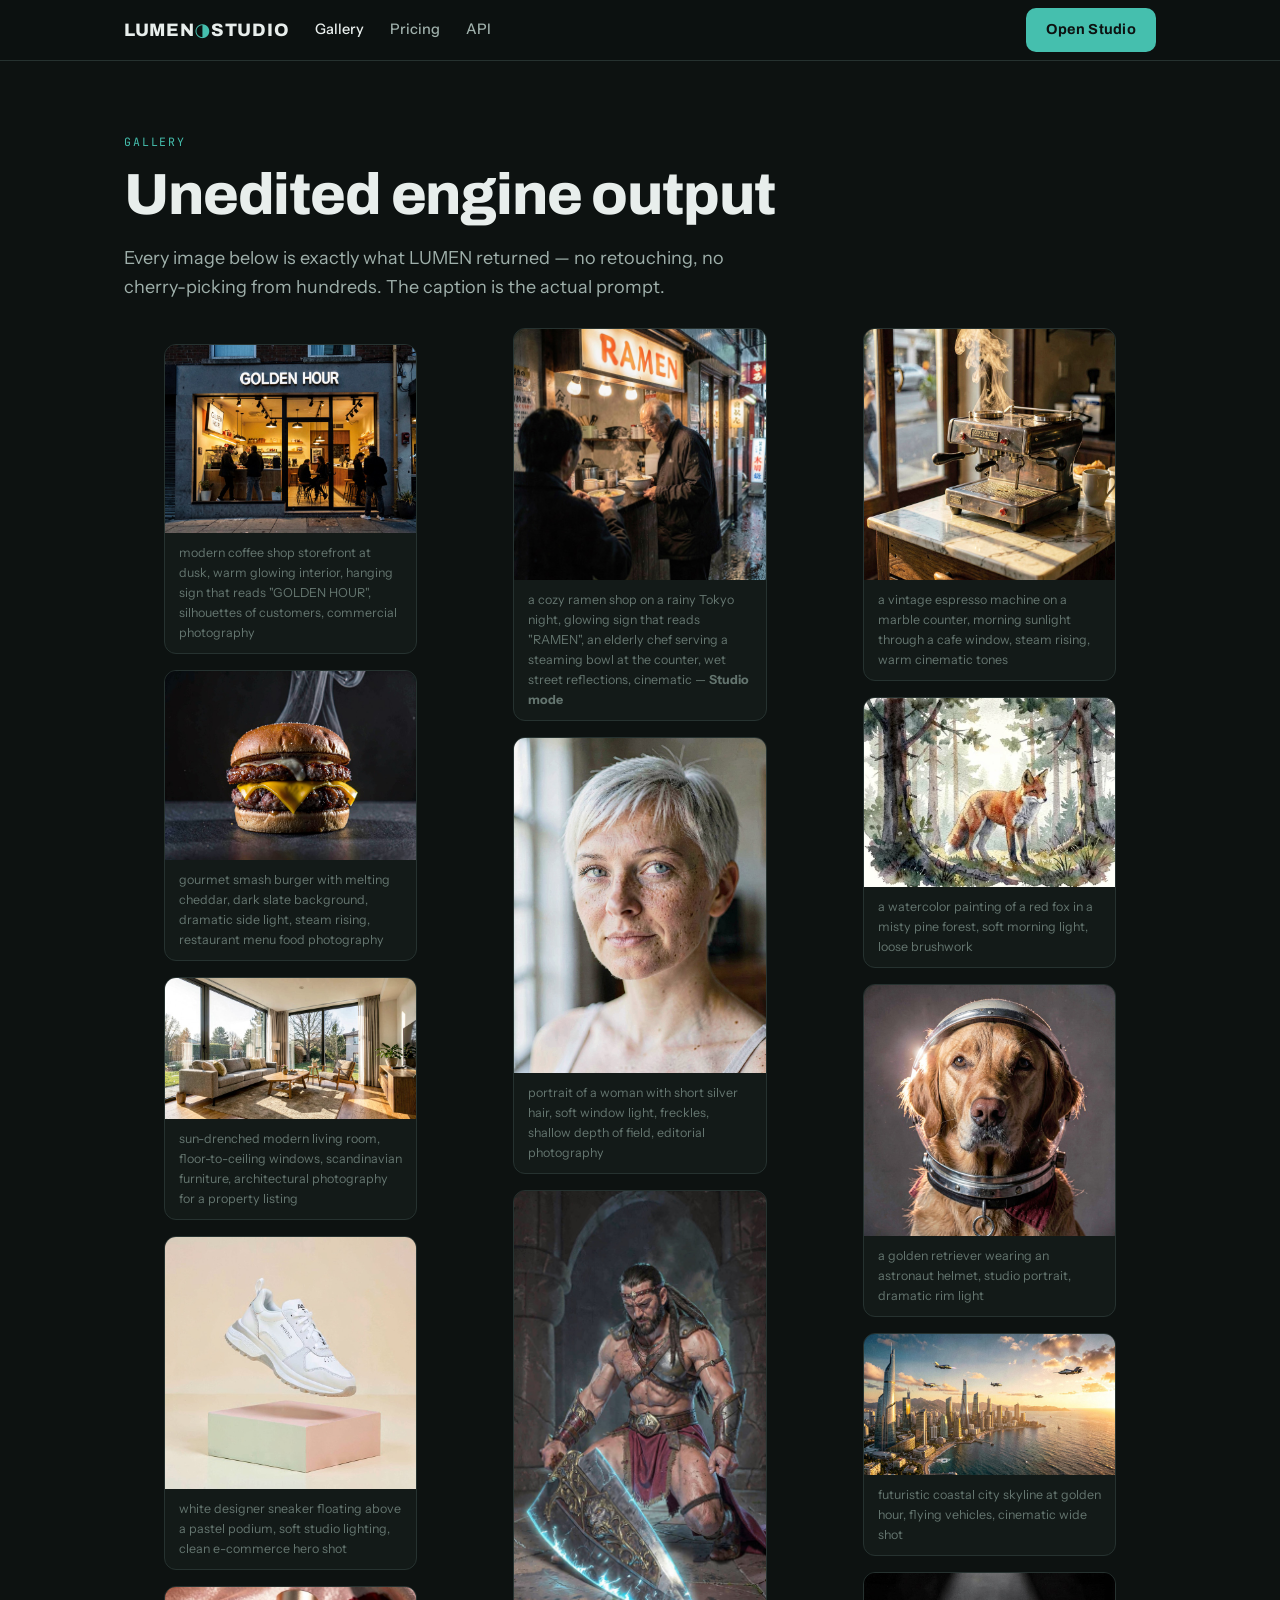
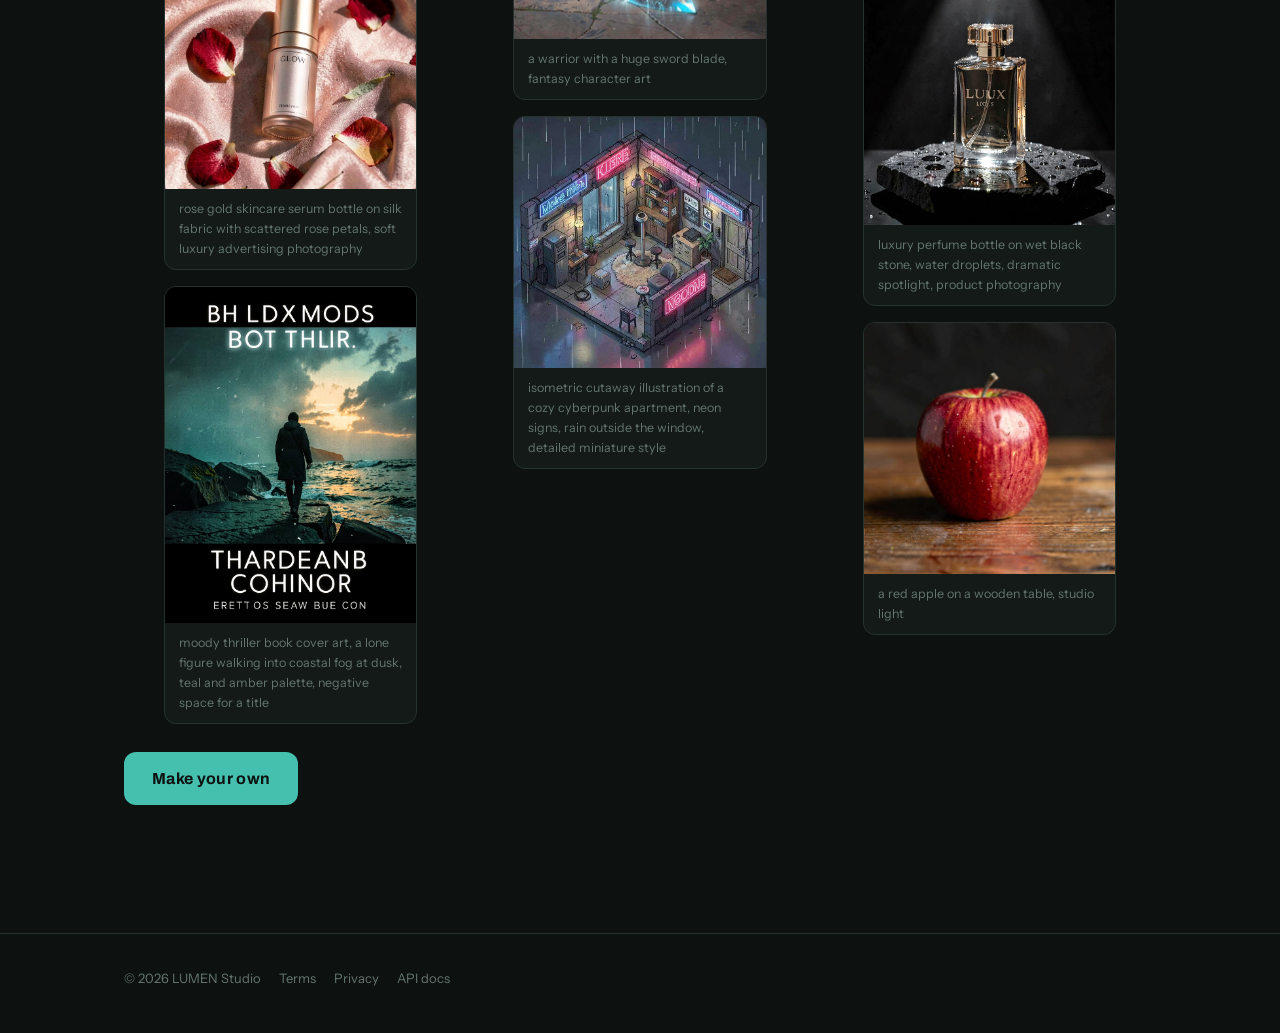
==== gallery.html @ 5bf85966 "LUMEN Studio — full site Co-Authored-By: Claude Fable 5 <noreply@anthropic.com>" ====
<!doctype html>
<html lang="en">
<head>
<meta charset="utf-8">
<meta name="viewport" content="width=device-width, initial-scale=1">
<title>Gallery — LUMEN Studio</title>
<link rel="icon" href="data:image/svg+xml,<svg xmlns='http://www.w3.org/2000/svg' viewBox='0 0 100 100'><text y='.9em' font-size='90'>◑</text></svg>">
<link rel="stylesheet" href="https://fonts.googleapis.com/css2?family=Archivo:wght@600;700;800&family=Instrument+Sans:wght@400;500;600&family=JetBrains+Mono:wght@400;500&display=swap">
<link rel="stylesheet" href="site.css">
</head>
<body>

<nav><div class="wrap">
  <a class="wordmark" href="index.html">LUMEN<span>◑</span>STUDIO</a>
  <a class="link on" href="gallery.html">Gallery</a>
  <a class="link" href="pricing.html">Pricing</a>
  <a class="link" href="api.html">API</a>
  <div class="spacer"></div>
  <a class="btn" href="studio.html">Open Studio</a>
</div></nav>

<section><div class="wrap">
  <p class="eyebrow">Gallery</p>
  <h1>Unedited engine output</h1>
  <p class="sub">Every image below is exactly what LUMEN returned — no retouching, no cherry-picking from hundreds. The caption is the actual prompt.</p>

  <div class="masonry">
    <figure class="shot"><img src="assets/storefront.jpg" alt=""><figcaption>modern coffee shop storefront at dusk, warm glowing interior, hanging sign that reads "GOLDEN HOUR", silhouettes of customers, commercial photography</figcaption></figure>
    <figure class="shot"><img src="assets/burger.jpg" alt=""><figcaption>gourmet smash burger with melting cheddar, dark slate background, dramatic side light, steam rising, restaurant menu food photography</figcaption></figure>
    <figure class="shot"><img src="assets/interior.jpg" alt=""><figcaption>sun-drenched modern living room, floor-to-ceiling windows, scandinavian furniture, architectural photography for a property listing</figcaption></figure>
    <figure class="shot"><img src="assets/sneaker.jpg" alt=""><figcaption>white designer sneaker floating above a pastel podium, soft studio lighting, clean e-commerce hero shot</figcaption></figure>
    <figure class="shot"><img src="assets/serum.jpg" alt=""><figcaption>rose gold skincare serum bottle on silk fabric with scattered rose petals, soft luxury advertising photography</figcaption></figure>
    <figure class="shot"><img src="assets/cover.jpg" alt=""><figcaption>moody thriller book cover art, a lone figure walking into coastal fog at dusk, teal and amber palette, negative space for a title</figcaption></figure>
    <figure class="shot"><img src="assets/ramen.jpg" alt=""><figcaption>a cozy ramen shop on a rainy Tokyo night, glowing sign that reads "RAMEN", an elderly chef serving a steaming bowl at the counter, wet street reflections, cinematic — <b>Studio mode</b></figcaption></figure>
    <figure class="shot"><img src="assets/portrait.jpg" alt=""><figcaption>portrait of a woman with short silver hair, soft window light, freckles, shallow depth of field, editorial photography</figcaption></figure>
    <figure class="shot"><img src="assets/warrior.jpg" alt=""><figcaption>a warrior with a huge sword blade, fantasy character art</figcaption></figure>
    <figure class="shot"><img src="assets/cyberpunk.jpg" alt=""><figcaption>isometric cutaway illustration of a cozy cyberpunk apartment, neon signs, rain outside the window, detailed miniature style</figcaption></figure>
    <figure class="shot"><img src="assets/espresso.jpg" alt=""><figcaption>a vintage espresso machine on a marble counter, morning sunlight through a cafe window, steam rising, warm cinematic tones</figcaption></figure>
    <figure class="shot"><img src="assets/fox.jpg" alt=""><figcaption>a watercolor painting of a red fox in a misty pine forest, soft morning light, loose brushwork</figcaption></figure>
    <figure class="shot"><img src="assets/retriever.jpg" alt=""><figcaption>a golden retriever wearing an astronaut helmet, studio portrait, dramatic rim light</figcaption></figure>
    <figure class="shot"><img src="assets/city.jpg" alt=""><figcaption>futuristic coastal city skyline at golden hour, flying vehicles, cinematic wide shot</figcaption></figure>
    <figure class="shot"><img src="assets/perfume.jpg" alt=""><figcaption>luxury perfume bottle on wet black stone, water droplets, dramatic spotlight, product photography</figcaption></figure>
    <figure class="shot"><img src="assets/apple.jpg" alt=""><figcaption>a red apple on a wooden table, studio light</figcaption></figure>
  </div>

  <p style="margin-top:28px"><a class="btn big" href="studio.html">Make your own</a></p>
</div></section>

<footer><div class="wrap">
  <span>© 2026 LUMEN Studio</span>
  <a href="terms.html">Terms</a>
  <a href="privacy.html">Privacy</a>
  <a href="api.html">API docs</a>
</div></footer>

</body>
</html>
---- site.css ----
/* LUMEN Studio — shared design system */
:root {
  --bg: #0d1211; --panel: #131a18; --panel-2: #1a2321; --line: #263230;
  --ink: #e8eeec; --ink-2: #9fb0ab; --ink-3: #64756f;
  --accent: #45bfae; --accent-ink: #0d1211; --amber: #dfa050;
  --radius: 12px;
  --display: "Archivo", system-ui, sans-serif;
  --body: "Instrument Sans", system-ui, sans-serif;
  --mono: "JetBrains Mono", ui-monospace, monospace;
}
* { box-sizing: border-box; }
html { scroll-behavior: smooth; }
body {
  margin: 0; background: var(--bg); color: var(--ink);
  font-family: var(--body); font-size: 16px; line-height: 1.6;
  -webkit-font-smoothing: antialiased;
}
.wrap { max-width: 1080px; margin: 0 auto; padding: 0 24px; }

/* nav */
nav {
  position: sticky; top: 0; z-index: 50;
  background: rgba(13,18,17,.88); backdrop-filter: blur(10px);
  border-bottom: 1px solid var(--line);
}
nav .wrap { display: flex; align-items: center; gap: 26px; height: 60px; }
.wordmark { font-family: var(--display); font-weight: 800; font-size: 18px; letter-spacing: .04em; color: var(--ink); text-decoration: none; }
.wordmark span { color: var(--accent); }
nav a.link { color: var(--ink-2); text-decoration: none; font-size: 14.5px; font-weight: 500; }
nav a.link:hover, nav a.link.on { color: var(--ink); }
nav .spacer { flex: 1; }
.btn {
  display: inline-block; text-decoration: none; cursor: pointer; border: 0;
  font-family: var(--display); font-weight: 700; font-size: 14.5px; letter-spacing: .02em;
  background: var(--accent); color: var(--accent-ink);
  padding: 10px 20px; border-radius: 10px;
}
.btn:hover { filter: brightness(1.08); }
.btn.big { font-size: 16px; padding: 14px 28px; border-radius: 12px; }
.btn.ghost { background: transparent; color: var(--ink); border: 1px solid var(--line); }
.btn.ghost:hover { border-color: var(--accent); color: var(--accent); }

/* type */
h1 { font-family: var(--display); font-weight: 800; letter-spacing: -.02em; line-height: 1.05; margin: 0 0 18px; font-size: clamp(34px, 5.5vw, 58px); text-wrap: balance; }
h2 { font-family: var(--display); font-weight: 700; letter-spacing: -.01em; font-size: clamp(24px, 3.4vw, 34px); margin: 0 0 10px; text-wrap: balance; }
h3 { font-family: var(--display); font-weight: 700; font-size: 18px; margin: 0 0 6px; }
.eyebrow { font-family: var(--mono); font-size: 11.5px; letter-spacing: .16em; text-transform: uppercase; color: var(--accent); margin: 0 0 14px; }
.sub { font-size: 18px; color: var(--ink-2); max-width: 620px; margin: 0 0 26px; text-wrap: pretty; }
.muted { color: var(--ink-3); }
section { padding: 72px 0; }
section.tight { padding: 44px 0; }

/* cards & grids */
.grid { display: grid; gap: 18px; }
.grid.c3 { grid-template-columns: repeat(3, 1fr); }
.grid.c2 { grid-template-columns: repeat(2, 1fr); }
@media (max-width: 860px) { .grid.c3, .grid.c2 { grid-template-columns: 1fr; } }
.card {
  background: var(--panel); border: 1px solid var(--line);
  border-radius: var(--radius); padding: 22px;
}
.card p { margin: 6px 0 0; font-size: 14.5px; color: var(--ink-2); }

/* pricing */
.price-card { display: flex; flex-direction: column; gap: 6px; position: relative; }
.price-card .amount { font-family: var(--display); font-weight: 800; font-size: 40px; }
.price-card .amount small { font-size: 15px; color: var(--ink-3); font-weight: 500; }
.price-card ul { margin: 12px 0 20px; padding: 0; list-style: none; }
.price-card li { padding: 6px 0; font-size: 14.5px; color: var(--ink-2); border-bottom: 1px dashed var(--line); }
.price-card li b { color: var(--ink); }
.price-card .btn { margin-top: auto; text-align: center; }
.pop { border-color: var(--accent); }
.pop-tag {
  position: absolute; top: -11px; left: 20px; font-family: var(--mono);
  font-size: 10px; letter-spacing: .1em; text-transform: uppercase;
  background: var(--accent); color: var(--accent-ink); padding: 3px 10px; border-radius: 999px;
}

/* gallery */
.masonry { columns: 3; column-gap: 16px; }
@media (max-width: 860px) { .masonry { columns: 2; } }
@media (max-width: 560px) { .masonry { columns: 1; } }
.shot { break-inside: avoid; margin-bottom: 16px; background: var(--panel); border: 1px solid var(--line); border-radius: var(--radius); overflow: hidden; }
.shot img { width: 100%; display: block; }
.shot figcaption { padding: 10px 14px; font-size: 12.5px; color: var(--ink-3); }

/* code / docs */
pre.code {
  background: #0a1513; border: 1px solid var(--line); border-radius: 10px;
  padding: 16px 18px; overflow-x: auto; font-family: var(--mono);
  font-size: 12.8px; line-height: 1.6; color: #cfe0da; margin: 12px 0 22px;
}
pre.code b { color: var(--accent); font-weight: 500; }
code.inline { font-family: var(--mono); font-size: .85em; background: var(--panel-2); padding: 2px 6px; border-radius: 5px; }
table.doc { border-collapse: collapse; width: 100%; font-size: 14px; margin: 10px 0 24px; }
table.doc th { font-family: var(--mono); font-size: 11px; text-transform: uppercase; letter-spacing: .1em; color: var(--ink-3); text-align: left; padding: 8px 12px; border-bottom: 1px solid var(--line); }
table.doc td { padding: 9px 12px; border-bottom: 1px solid var(--line); color: var(--ink-2); vertical-align: top; }
table.doc td:first-child { font-family: var(--mono); font-size: 13px; color: var(--ink); white-space: nowrap; }

/* faq / legal */
details.faq { border-bottom: 1px solid var(--line); padding: 14px 0; }
details.faq summary { cursor: pointer; font-weight: 600; font-size: 15.5px; }
details.faq p { color: var(--ink-2); font-size: 14.5px; margin: 10px 0 0; max-width: 680px; }
.legal { max-width: 720px; }
.legal h3 { margin-top: 28px; }
.legal p, .legal li { color: var(--ink-2); font-size: 14.5px; }

footer { border-top: 1px solid var(--line); padding: 34px 0 44px; margin-top: 40px; }
footer .wrap { display: flex; flex-wrap: wrap; gap: 18px; align-items: center; font-size: 13px; color: var(--ink-3); }
footer a { color: var(--ink-3); text-decoration: none; }
footer a:hover { color: var(--ink-2); }
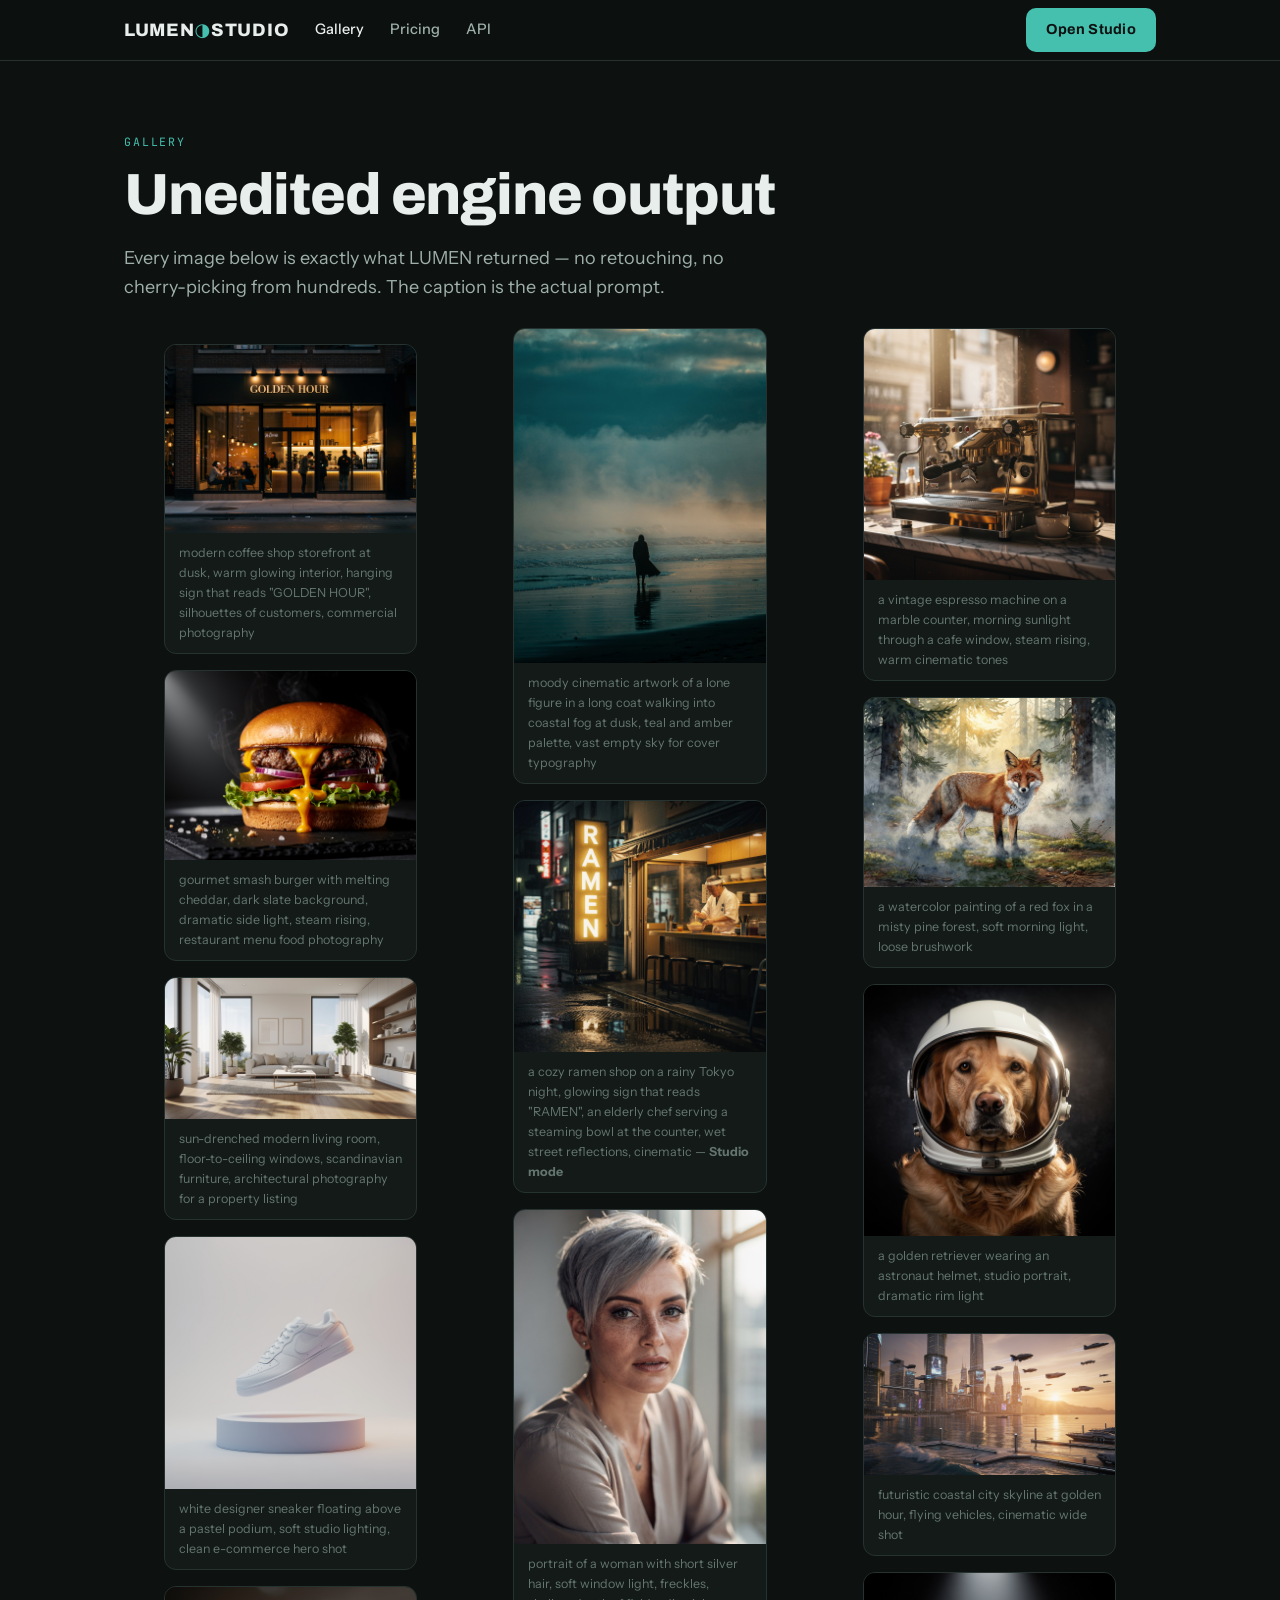
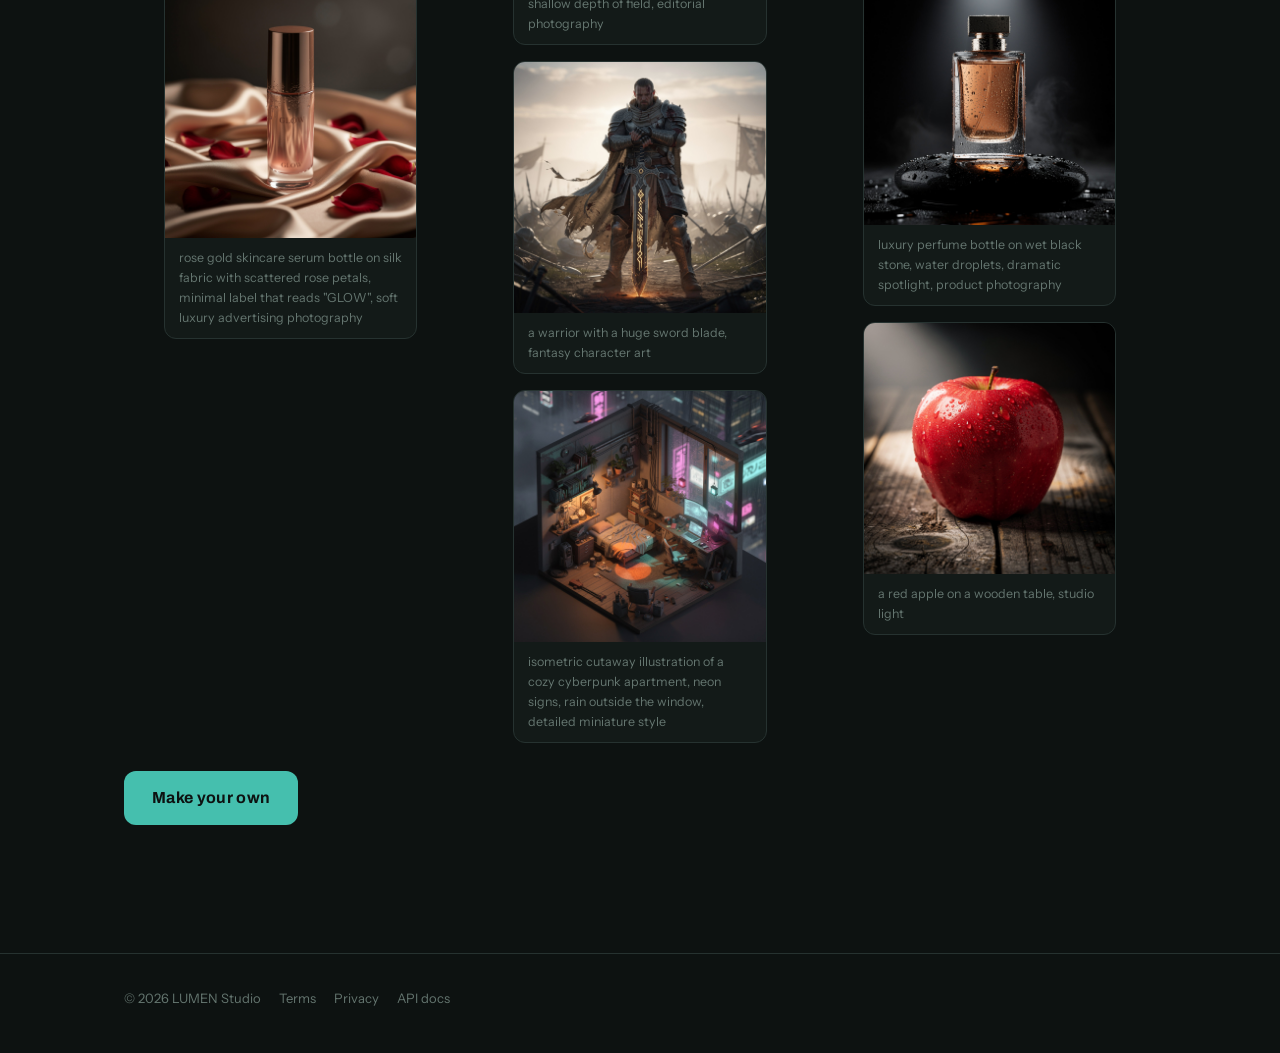
==== commit a057bed9: "Regenerate all showcase assets on the pro pipeline Co-Authored-By: Claude Fable 5 <noreply@anthropic" ====
--- a/gallery.html
+++ b/gallery.html
@@ -29,8 +29,8 @@
     <figure class="shot"><img src="assets/burger.jpg" alt=""><figcaption>gourmet smash burger with melting cheddar, dark slate background, dramatic side light, steam rising, restaurant menu food photography</figcaption></figure>
     <figure class="shot"><img src="assets/interior.jpg" alt=""><figcaption>sun-drenched modern living room, floor-to-ceiling windows, scandinavian furniture, architectural photography for a property listing</figcaption></figure>
     <figure class="shot"><img src="assets/sneaker.jpg" alt=""><figcaption>white designer sneaker floating above a pastel podium, soft studio lighting, clean e-commerce hero shot</figcaption></figure>
-    <figure class="shot"><img src="assets/serum.jpg" alt=""><figcaption>rose gold skincare serum bottle on silk fabric with scattered rose petals, soft luxury advertising photography</figcaption></figure>
-    <figure class="shot"><img src="assets/cover.jpg" alt=""><figcaption>moody thriller book cover art, a lone figure walking into coastal fog at dusk, teal and amber palette, negative space for a title</figcaption></figure>
+    <figure class="shot"><img src="assets/serum.jpg" alt=""><figcaption>rose gold skincare serum bottle on silk fabric with scattered rose petals, minimal label that reads "GLOW", soft luxury advertising photography</figcaption></figure>
+    <figure class="shot"><img src="assets/cover.jpg" alt=""><figcaption>moody cinematic artwork of a lone figure in a long coat walking into coastal fog at dusk, teal and amber palette, vast empty sky for cover typography</figcaption></figure>
     <figure class="shot"><img src="assets/ramen.jpg" alt=""><figcaption>a cozy ramen shop on a rainy Tokyo night, glowing sign that reads "RAMEN", an elderly chef serving a steaming bowl at the counter, wet street reflections, cinematic — <b>Studio mode</b></figcaption></figure>
     <figure class="shot"><img src="assets/portrait.jpg" alt=""><figcaption>portrait of a woman with short silver hair, soft window light, freckles, shallow depth of field, editorial photography</figcaption></figure>
     <figure class="shot"><img src="assets/warrior.jpg" alt=""><figcaption>a warrior with a huge sword blade, fantasy character art</figcaption></figure>
